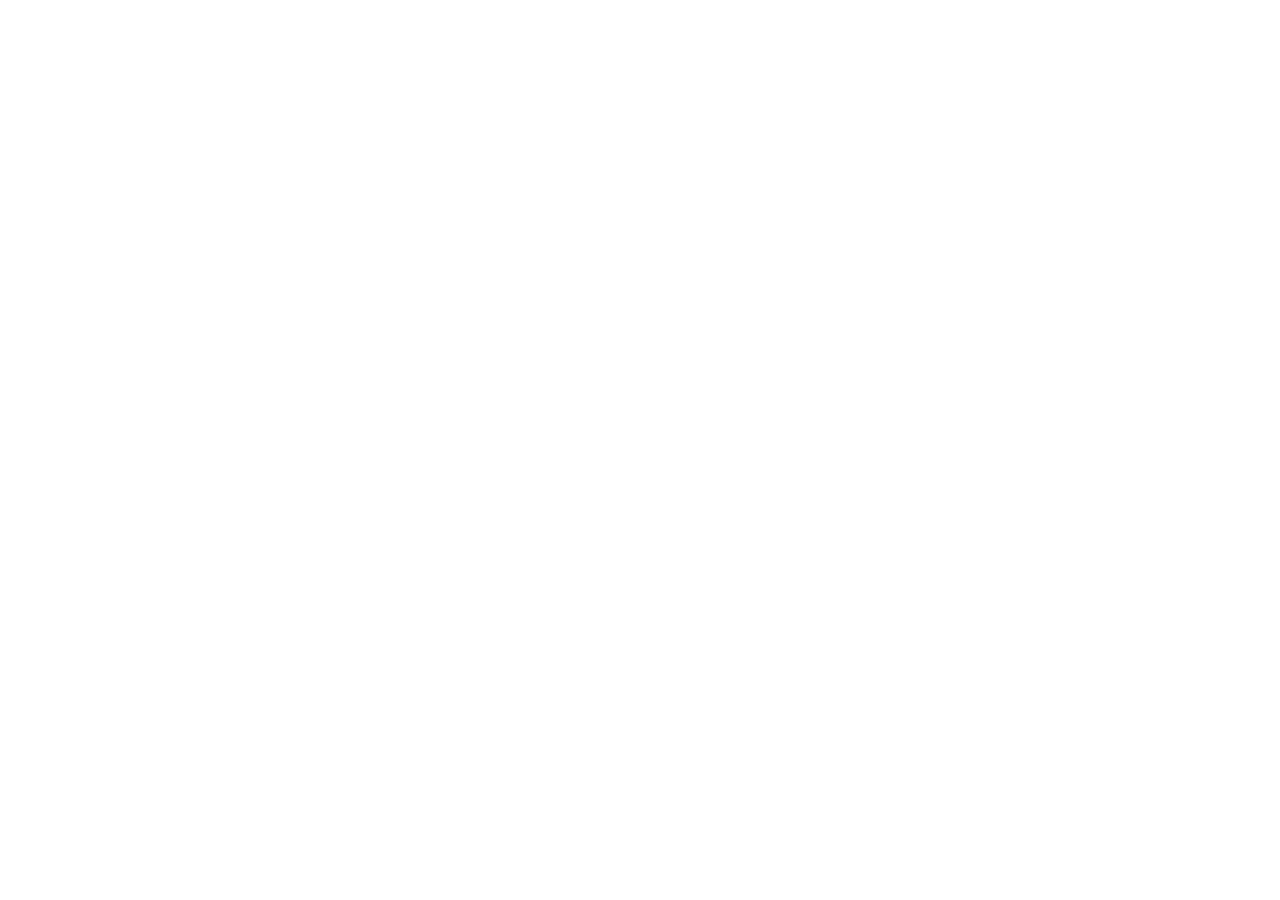
==== go/index.html @ d1068da7 "Add /go short redirect to contact section for QR" ====
<!DOCTYPE html>
<html lang="en">
<head>
  <meta charset="utf-8">
  <meta name="viewport" content="width=device-width, initial-scale=1">
  <title>All Secure Group — Redirecting…</title>
  <link rel="canonical" href="https://allsecure.group/#contact">
  <meta name="robots" content="noindex">
  <meta http-equiv="refresh" content="0; url=https://allsecure.group/#contact">
  <script>location.replace("https://allsecure.group/#contact");</script>
</head>
<body>
  <p>Redirecting to <a href="https://allsecure.group/#contact">allsecure.group</a>…</p>
</body>
</html>
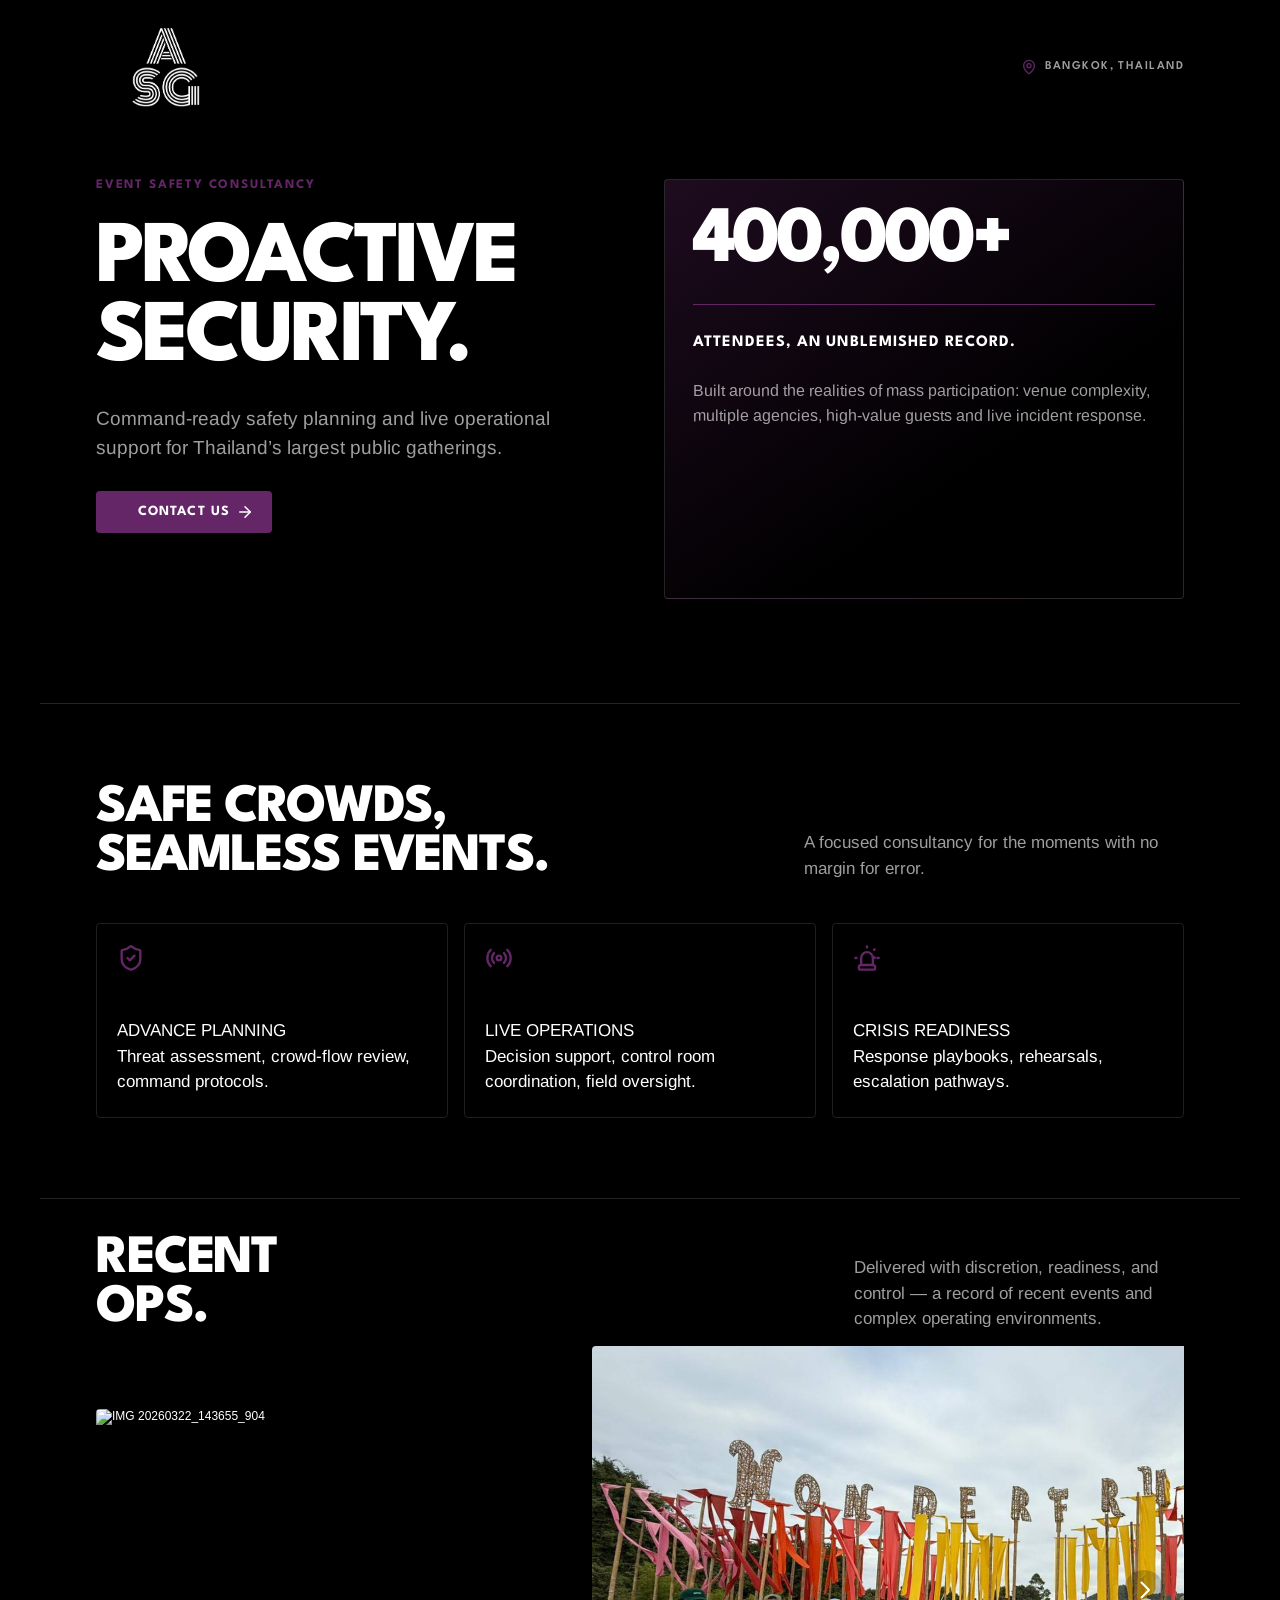
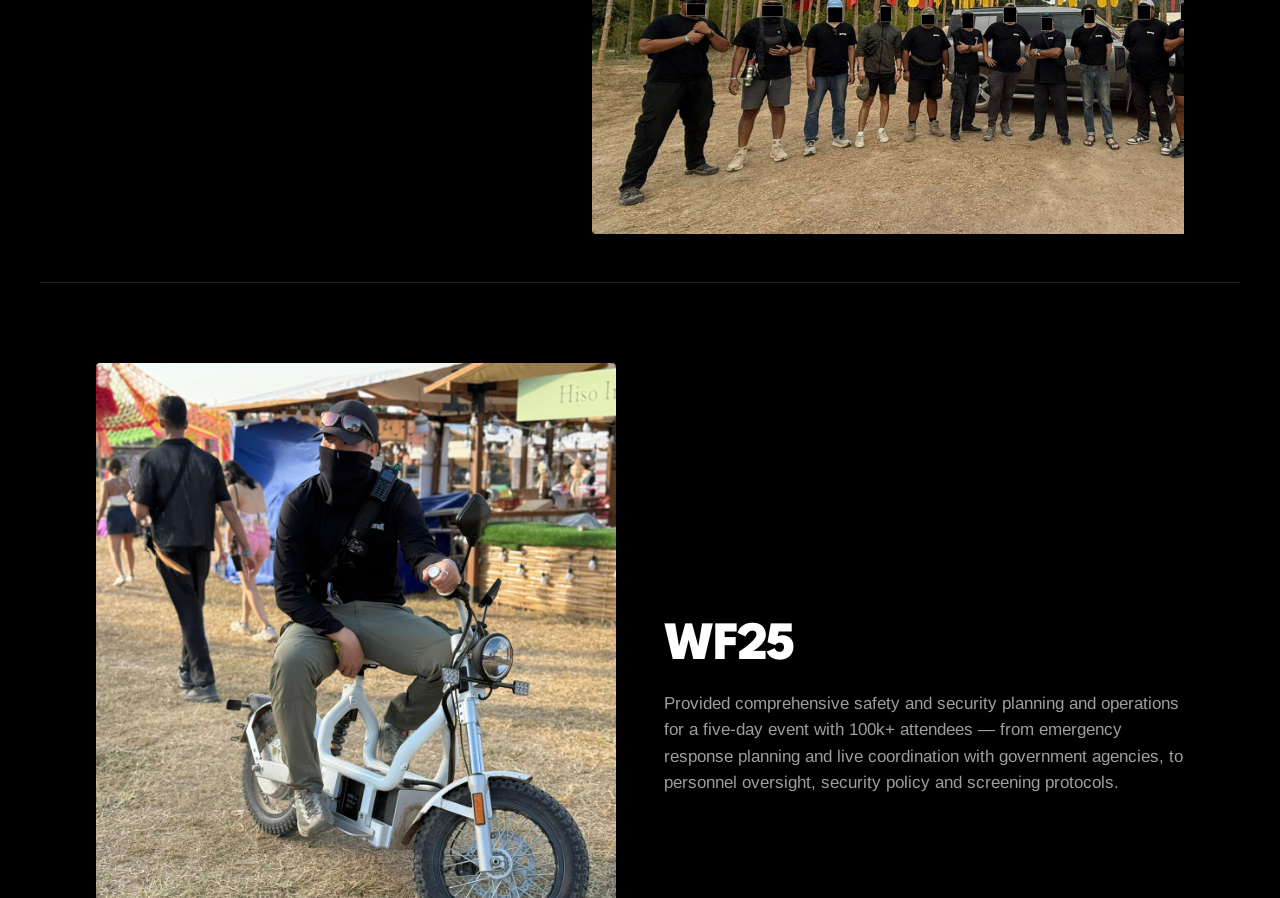
==== commit 29fb2adf: "Update site title to All Secure Group | Safety for Your Stage" ====
--- a/go/index.html
+++ b/go/index.html
@@ -6,10 +6,99 @@
   <title>All Secure Group — Redirecting…</title>
   <link rel="canonical" href="https://allsecure.group/#contact">
   <meta name="robots" content="noindex">
-  <meta http-equiv="refresh" content="0; url=https://allsecure.group/#contact">
-  <script>location.replace("https://allsecure.group/#contact");</script>
+  <script>
+  (function () {
+    "use strict";
+    // Stable QR target: print https://allsecure.group/go/ once,
+    // change redirects.go.target in content.json to move it.
+    // Allowlist: same-site paths + https wa.me / api.whatsapp.com only.
+    var DEFAULT_TARGET = "/#contact";
+    var FETCH_TIMEOUT_MS = 2500;
+    var FALLBACK_DELAY_MS = 3000;
+
+    function isAllowedTarget(raw) {
+      if (typeof raw !== "string") return false;
+      var t = raw.trim();
+      if (!t || /\s/.test(t)) return false;
+      // Same-site relative (but not protocol-relative //evil).
+      if (t.charAt(0) === "#") return true;
+      if (t.charAt(0) === "/" && t.charAt(1) !== "/") return true;
+      var u;
+      try {
+        u = new URL(t, window.location.origin);
+      } catch (e) {
+        return false;
+      }
+      if (u.protocol !== "https:") return false;
+      var host = u.hostname.toLowerCase();
+      if (host === "allsecure.group" || host === "www.allsecure.group") return true;
+      if (host === "wa.me" || host === "api.whatsapp.com") return true;
+      return false;
+    }
+
+    function resolveTarget(raw) {
+      try {
+        return new URL(raw.trim(), window.location.origin).href;
+      } catch (e) {
+        return new URL(DEFAULT_TARGET, window.location.origin).href;
+      }
+    }
+
+    function go(href) {
+      var link = document.getElementById("go-link");
+      if (link) link.setAttribute("href", href);
+      window.location.replace(href);
+    }
+
+    function fallback() {
+      go(resolveTarget(DEFAULT_TARGET));
+    }
+
+    var done = false;
+    function once(fn) {
+      return function (arg) {
+        if (done) return;
+        done = true;
+        fn(arg);
+      };
+    }
+    var succeed = once(go);
+    var fail = once(fallback);
+
+    // Safety net if fetch hangs (offline, slow CDN).
+    setTimeout(fail, FALLBACK_DELAY_MS);
+
+    var controller = null;
+    try {
+      if (typeof AbortController !== "undefined") {
+        controller = new AbortController();
+        setTimeout(function () {
+          try { controller.abort(); } catch (e) {}
+        }, FETCH_TIMEOUT_MS);
+      }
+      fetch("/content.json", {
+        cache: "default",
+        signal: controller ? controller.signal : undefined
+      })
+        .then(function (r) {
+          if (!r.ok) throw new Error("HTTP " + r.status);
+          return r.json();
+        })
+        .then(function (data) {
+          var target =
+            data && data.redirects && data.redirects.go && data.redirects.go.target;
+          if (isAllowedTarget(target)) succeed(resolveTarget(target));
+          else fail();
+        })
+        .catch(fail);
+    } catch (e) {
+      fail();
+    }
+  })();
+  </script>
+  <noscript><meta http-equiv="refresh" content="0; url=https://allsecure.group/#contact"></noscript>
 </head>
 <body>
-  <p>Redirecting to <a href="https://allsecure.group/#contact">allsecure.group</a>…</p>
+  <p>Redirecting to <a id="go-link" href="https://allsecure.group/#contact">allsecure.group</a>…</p>
 </body>
 </html>
